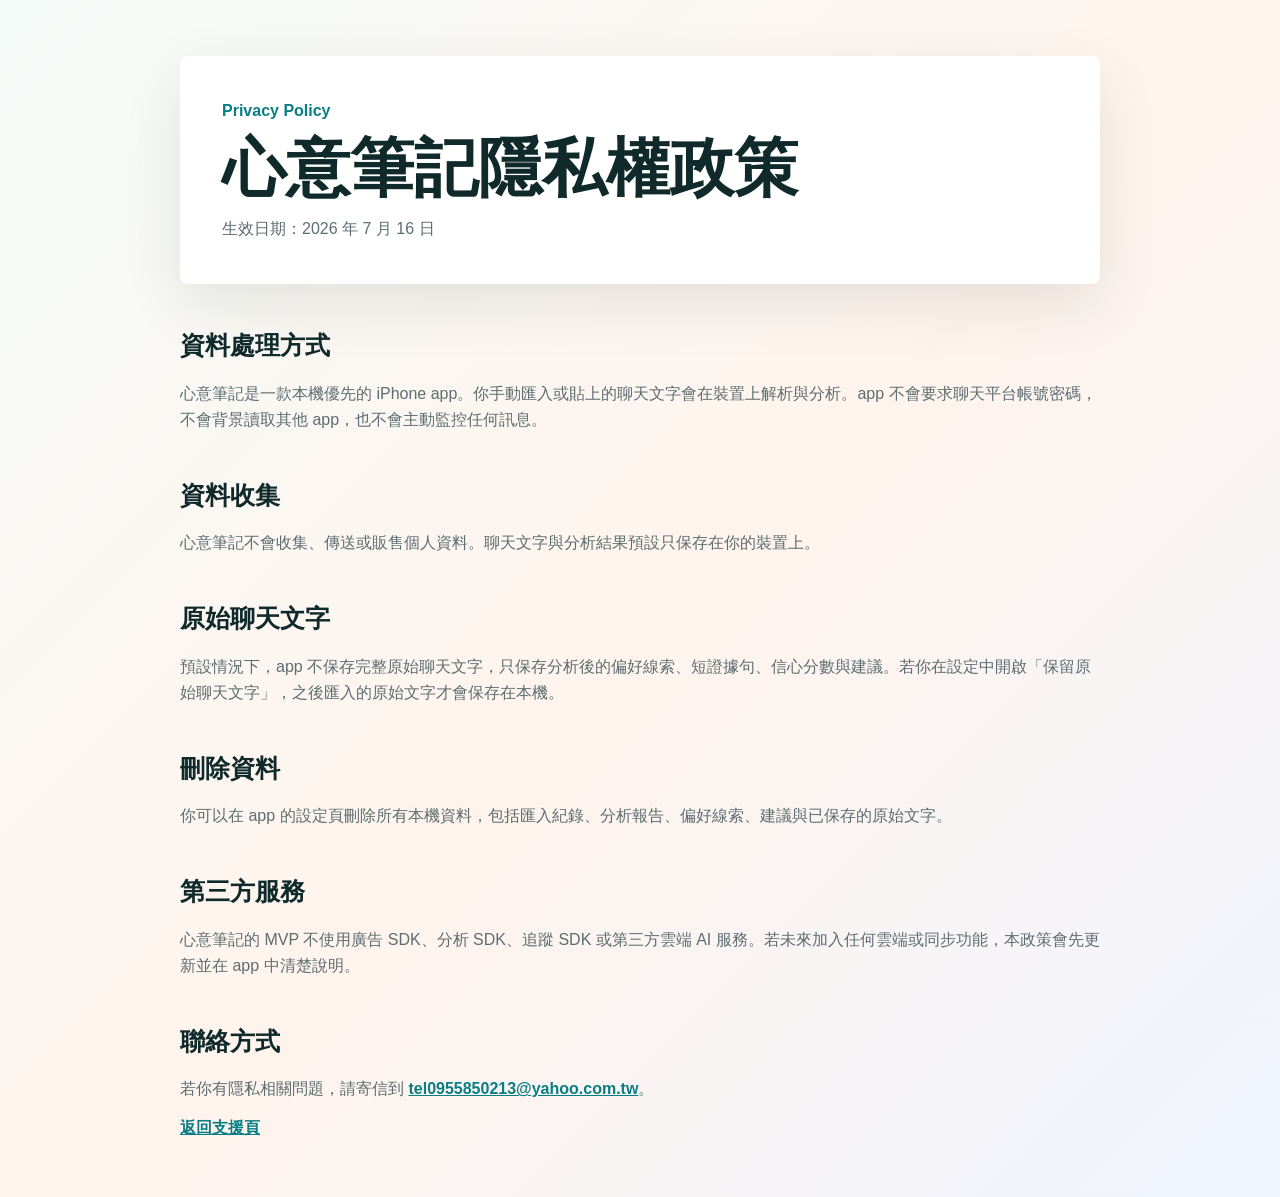
==== privacy.html @ ed74dd9b "Initial support site" ====
<!doctype html>
<html lang="zh-Hant">
<head>
  <meta charset="utf-8">
  <meta name="viewport" content="width=device-width, initial-scale=1">
  <title>心意筆記 Privacy Policy</title>
  <meta name="description" content="心意筆記隱私權政策。">
  <link rel="stylesheet" href="site.css">
</head>
<body>
  <main class="shell">
    <section class="hero">
      <p class="eyebrow">Privacy Policy</p>
      <h1>心意筆記隱私權政策</h1>
      <p>生效日期：2026 年 7 月 16 日</p>
    </section>

    <section>
      <h2>資料處理方式</h2>
      <p>心意筆記是一款本機優先的 iPhone app。你手動匯入或貼上的聊天文字會在裝置上解析與分析。app 不會要求聊天平台帳號密碼，不會背景讀取其他 app，也不會主動監控任何訊息。</p>
    </section>

    <section>
      <h2>資料收集</h2>
      <p>心意筆記不會收集、傳送或販售個人資料。聊天文字與分析結果預設只保存在你的裝置上。</p>
    </section>

    <section>
      <h2>原始聊天文字</h2>
      <p>預設情況下，app 不保存完整原始聊天文字，只保存分析後的偏好線索、短證據句、信心分數與建議。若你在設定中開啟「保留原始聊天文字」，之後匯入的原始文字才會保存在本機。</p>
    </section>

    <section>
      <h2>刪除資料</h2>
      <p>你可以在 app 的設定頁刪除所有本機資料，包括匯入紀錄、分析報告、偏好線索、建議與已保存的原始文字。</p>
    </section>

    <section>
      <h2>第三方服務</h2>
      <p>心意筆記的 MVP 不使用廣告 SDK、分析 SDK、追蹤 SDK 或第三方雲端 AI 服務。若未來加入任何雲端或同步功能，本政策會先更新並在 app 中清楚說明。</p>
    </section>

    <section>
      <h2>聯絡方式</h2>
      <p>若你有隱私相關問題，請寄信到 <a href="mailto:tel0955850213@yahoo.com.tw">tel0955850213@yahoo.com.tw</a>。</p>
      <p><a href="index.html">返回支援頁</a></p>
    </section>
  </main>
</body>
</html>
---- site.css ----
:root {
  color-scheme: light;
  --ink: #102a2c;
  --muted: #5d6d70;
  --accent: #087e84;
  --warm: #f59d6c;
  --paper: #ffffff;
  --wash: #f4f8f7;
}

* {
  box-sizing: border-box;
}

body {
  margin: 0;
  font-family: -apple-system, BlinkMacSystemFont, "Segoe UI", sans-serif;
  color: var(--ink);
  background: linear-gradient(135deg, #f5fbf9, #fff4ed 52%, #f0f5ff);
  line-height: 1.65;
}

a {
  color: var(--accent);
  font-weight: 700;
}

.shell {
  width: min(920px, calc(100% - 32px));
  margin: 0 auto;
  padding: 56px 0;
}

.hero {
  padding: 42px;
  border-radius: 8px;
  background: var(--paper);
  box-shadow: 0 20px 60px rgba(16, 42, 44, 0.10);
}

.eyebrow {
  margin: 0 0 10px;
  color: var(--accent);
  font-weight: 800;
  letter-spacing: 0;
}

h1 {
  margin: 0;
  max-width: 760px;
  font-size: clamp(2rem, 5vw, 4rem);
  line-height: 1.08;
  letter-spacing: 0;
}

h2 {
  margin: 42px 0 14px;
  font-size: 1.55rem;
  letter-spacing: 0;
}

h3 {
  margin: 0 0 6px;
  font-size: 1.05rem;
}

p {
  margin: 12px 0 0;
  color: var(--muted);
}

article {
  padding: 20px;
  margin: 12px 0;
  background: rgba(255, 255, 255, 0.78);
  border: 1px solid rgba(8, 126, 132, 0.14);
  border-radius: 8px;
}

@media (max-width: 640px) {
  .shell {
    width: min(100% - 24px, 920px);
    padding: 28px 0;
  }

  .hero {
    padding: 26px;
  }
}
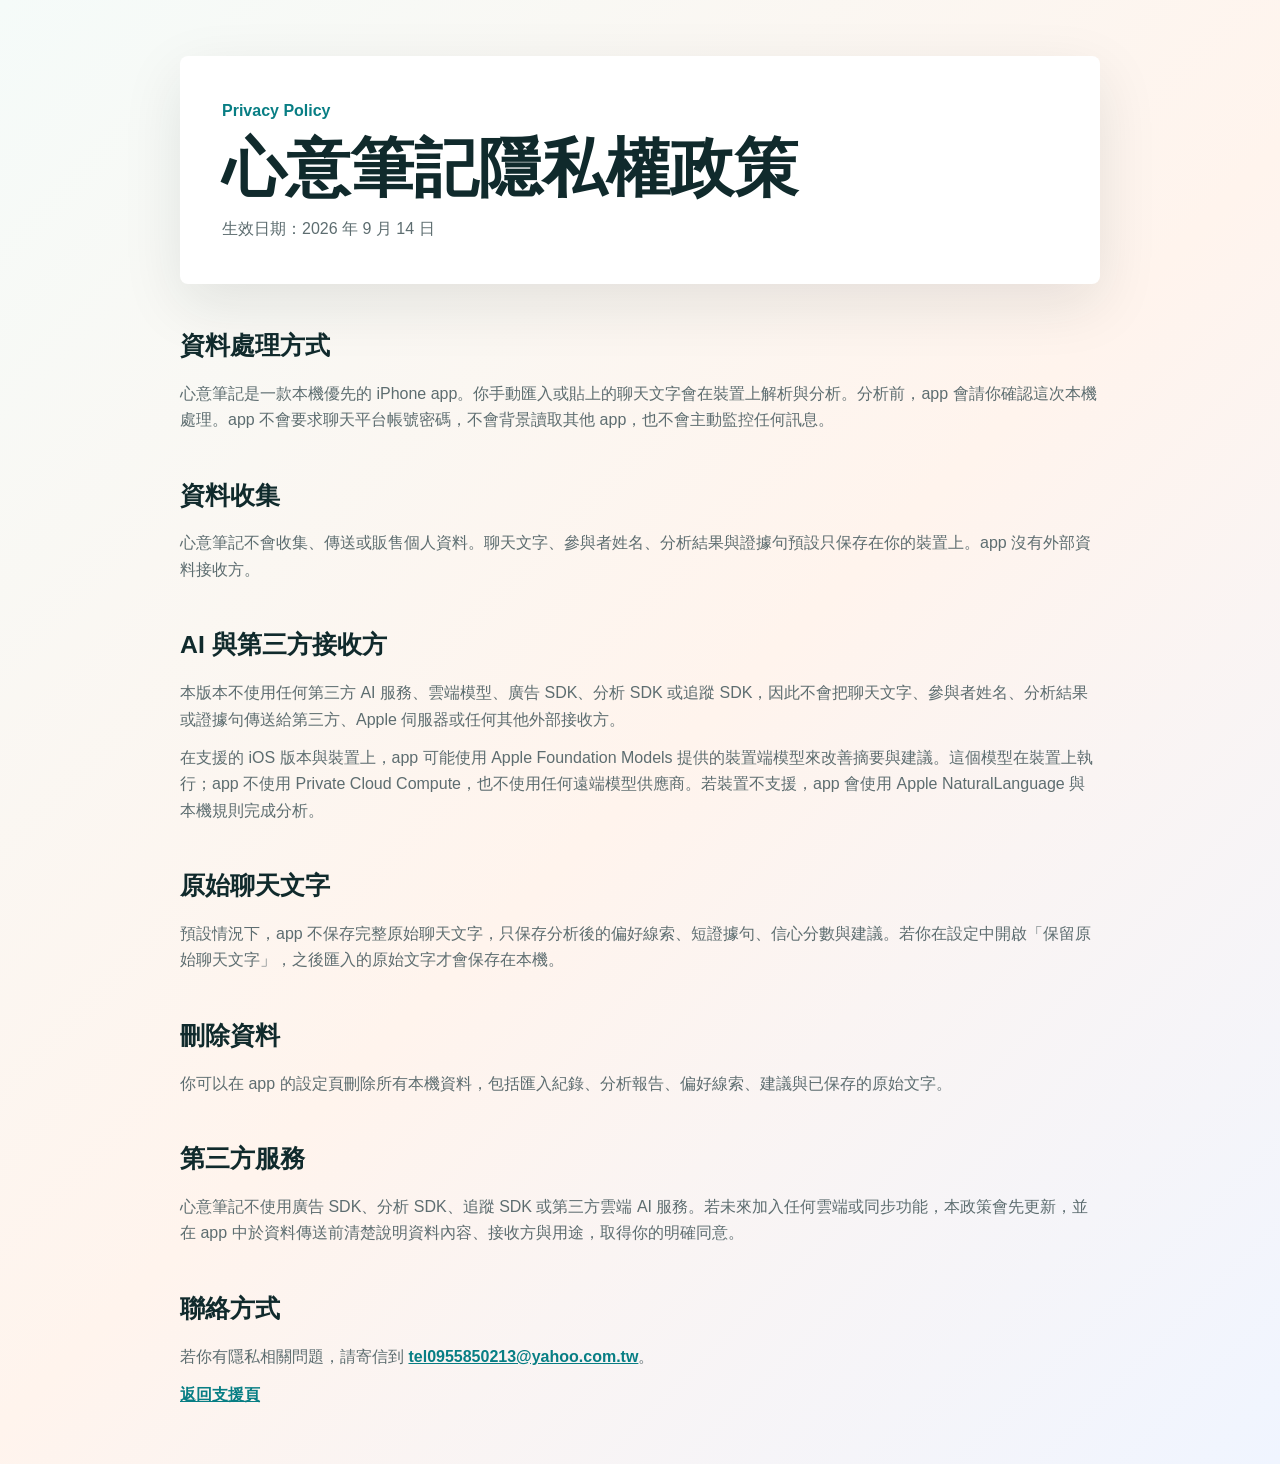
==== commit a07fedc7: "Clarify local AI privacy policy" ====
--- a/privacy.html
+++ b/privacy.html
@@ -12,17 +12,23 @@
     <section class="hero">
       <p class="eyebrow">Privacy Policy</p>
       <h1>心意筆記隱私權政策</h1>
-      <p>生效日期：2026 年 7 月 16 日</p>
+      <p>生效日期：2026 年 9 月 14 日</p>
     </section>
 
     <section>
       <h2>資料處理方式</h2>
-      <p>心意筆記是一款本機優先的 iPhone app。你手動匯入或貼上的聊天文字會在裝置上解析與分析。app 不會要求聊天平台帳號密碼，不會背景讀取其他 app，也不會主動監控任何訊息。</p>
+      <p>心意筆記是一款本機優先的 iPhone app。你手動匯入或貼上的聊天文字會在裝置上解析與分析。分析前，app 會請你確認這次本機處理。app 不會要求聊天平台帳號密碼，不會背景讀取其他 app，也不會主動監控任何訊息。</p>
     </section>
 
     <section>
       <h2>資料收集</h2>
-      <p>心意筆記不會收集、傳送或販售個人資料。聊天文字與分析結果預設只保存在你的裝置上。</p>
+      <p>心意筆記不會收集、傳送或販售個人資料。聊天文字、參與者姓名、分析結果與證據句預設只保存在你的裝置上。app 沒有外部資料接收方。</p>
+    </section>
+
+    <section>
+      <h2>AI 與第三方接收方</h2>
+      <p>本版本不使用任何第三方 AI 服務、雲端模型、廣告 SDK、分析 SDK 或追蹤 SDK，因此不會把聊天文字、參與者姓名、分析結果或證據句傳送給第三方、Apple 伺服器或任何其他外部接收方。</p>
+      <p>在支援的 iOS 版本與裝置上，app 可能使用 Apple Foundation Models 提供的裝置端模型來改善摘要與建議。這個模型在裝置上執行；app 不使用 Private Cloud Compute，也不使用任何遠端模型供應商。若裝置不支援，app 會使用 Apple NaturalLanguage 與本機規則完成分析。</p>
     </section>
 
     <section>
@@ -37,7 +43,7 @@
 
     <section>
       <h2>第三方服務</h2>
-      <p>心意筆記的 MVP 不使用廣告 SDK、分析 SDK、追蹤 SDK 或第三方雲端 AI 服務。若未來加入任何雲端或同步功能，本政策會先更新並在 app 中清楚說明。</p>
+      <p>心意筆記不使用廣告 SDK、分析 SDK、追蹤 SDK 或第三方雲端 AI 服務。若未來加入任何雲端或同步功能，本政策會先更新，並在 app 中於資料傳送前清楚說明資料內容、接收方與用途，取得你的明確同意。</p>
     </section>
 
     <section>
